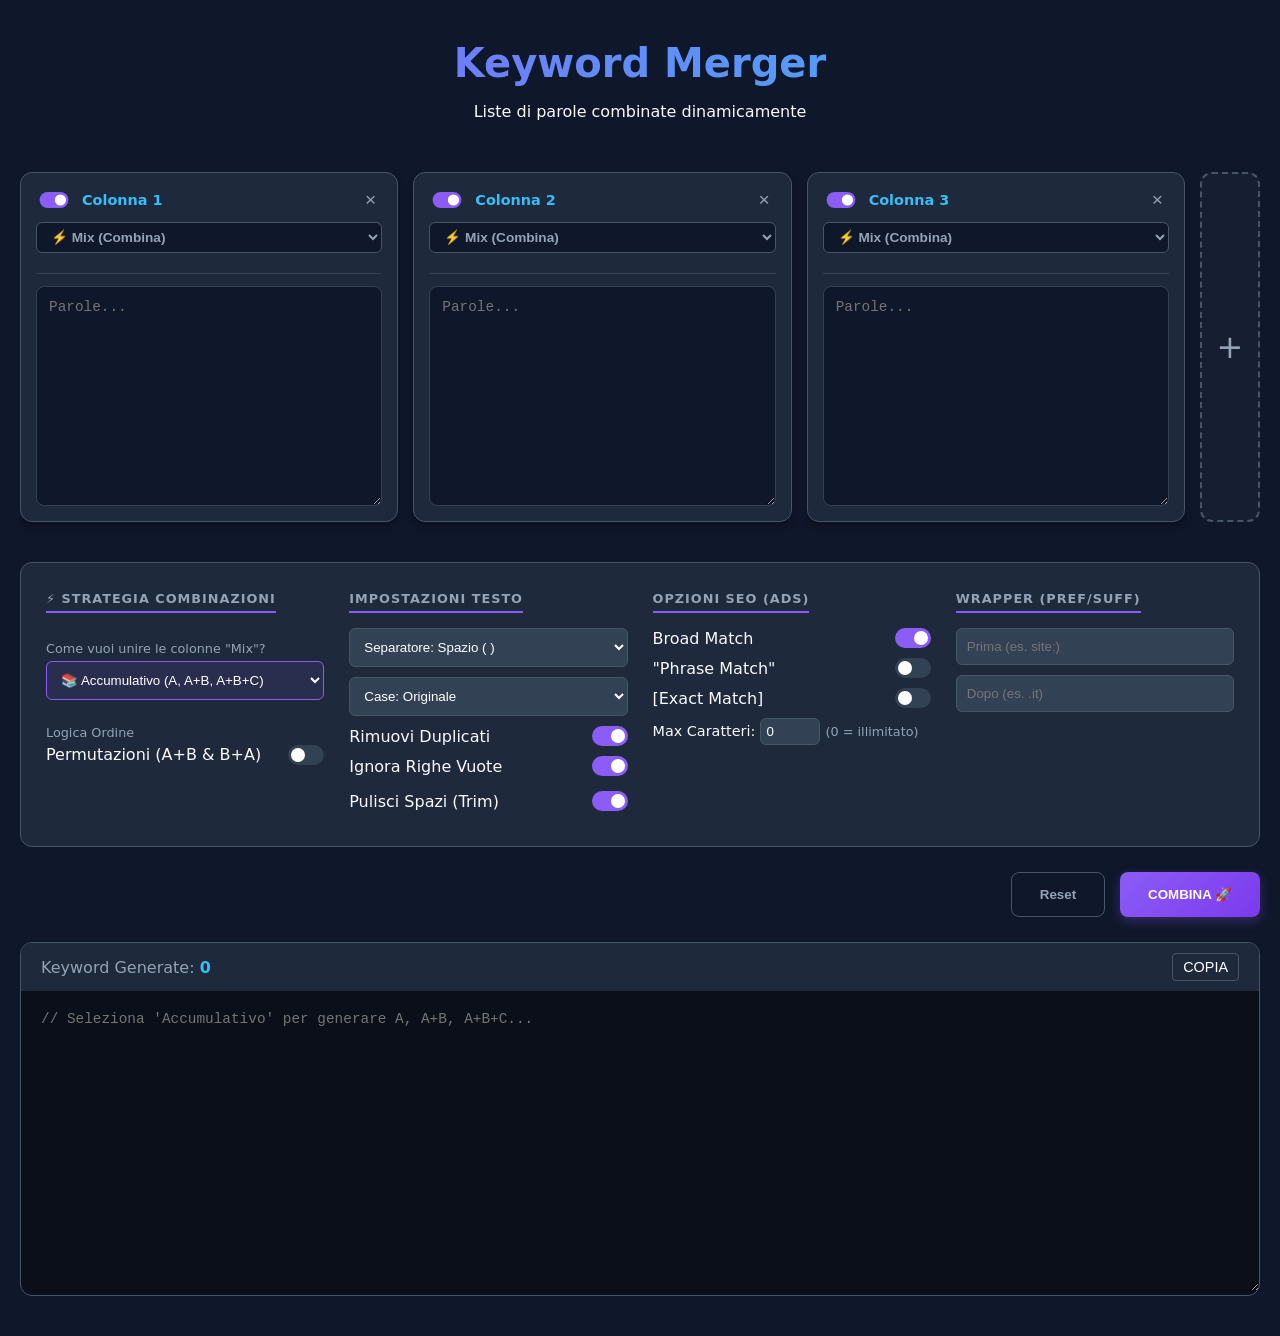
==== index.html @ 19a7188b "fix folder" ====
<!DOCTYPE html>
<html lang="it">

<head>
    <meta charset="UTF-8">
    <meta name="viewport" content="width=device-width, initial-scale=1.0">
    <title> Word Merger</title>
    <link rel="stylesheet" href="assets/css/style.css">
</head>

<body>

    <div class="app-container">
        <header>
            <!-- <h1>Keyword Merger <span class="tag-pro">V3.0</swords mergepan></h1> -->
            <h1>Keyword Merger</h1>
            <p class="subtitle">Liste di parole combinate dinamicamente </p>
        </header>

        <!-- INPUT COLUMNS -->
        <div class="columns-wrapper" id="col-wrapper"></div>

        <!-- SETTINGS -->
        <div class="settings-panel">

            <!-- NEW STRATEGY BLOCK -->
            <div class="setting-block" style="grid-column: span 1;">
                <h3>⚡ Strategia Combinazioni</h3>
                <p style="font-size:0.8rem; color:var(--text-muted); margin-bottom:5px;">Come vuoi unire le colonne
                    "Mix"?</p>
                <select id="combo-strategy">
                    <option value="full">🔗 Full Chain (Es: A+B+C)</option>
                    <option value="accumulative" selected>📚 Accumulativo (A, A+B, A+B+C)</option>
                    <option value="min2">✂️ Minimo 2 (A+B, A+B+C)</option>
                    <option value="powerset">🔀 Power Set (Tutti i sottoinsiemi)</option>
                </select>

                <p style="font-size:0.8rem; color:var(--text-muted); margin-bottom:5px; margin-top:15px;">Logica Ordine
                </p>
                <label class="toggle-row">
                    <span>Permutazioni (A+B & B+A)</span>
                    <div class="switch"><input type="checkbox" id="permute-mode"><span class="slider"></span></div>
                </label>
            </div>

            <div class="setting-block">
                <h3>Impostazioni Testo</h3>
                <select id="separator" onchange="toggleCustomSeparator(this)">
                    <option value=" ">Separatore: Spazio ( )</option>
                    <option value="">Separatore: Nessuno</option>
                    <option value="+">Separatore: Più (+)</option>
                    <option value="-">Separatore: Trattino (-)</option>
                    <option value="_">Separatore: Underscore (_)</option>
                    <option value="|">Separatore: Pipe (|)</option>
                    <option value="custom" style="font-weight:bold; color:var(--accent);">✏️ Personalizzato...</option>
                </select>
                <!-- Input nascosto per il separatore custom -->
                <input type="text" id="custom-separator" placeholder="Scrivi il separatore (es. / o ::)"
                    style="display:none; margin-top:5px; border:1px solid var(--accent);">

                <select id="text-case">
                    <option value="none">Case: Originale</option>
                    <option value="lower">Case: tutto minuscolo</option>
                    <option value="upper">Case: TUTTO MAIUSCOLO</option>
                    <option value="capitalize">Case: Capitalize Words</option>
                </select>

                <label class="toggle-row"><span>Rimuovi Duplicati</span>
                    <div class="switch"><input type="checkbox" id="remove-duplicates" checked><span
                            class="slider"></span></div>
                </label>
                <label class="toggle-row">
                    <span>Ignora Righe Vuote</span>
                    <div class="switch"><input type="checkbox" id="remove-empty" checked><span class="slider"></span>
                    </div>
                </label>

                <label class="toggle-row" style="margin-top: 15px;">
                    <span>Pulisci Spazi (Trim)</span>
                    <div class="switch">
                        <input type="checkbox" id="trim-spaces" checked>
                        <span class="slider"></span>
                    </div>
                </label>
            </div>

            <div class="setting-block">
                <h3>Opzioni SEO (Ads)</h3>
                <label class="toggle-row"><span>Broad Match</span>
                    <div class="switch"><input type="checkbox" id="match-broad" checked><span class="slider"></span>
                    </div>
                </label>
                <label class="toggle-row"><span>"Phrase Match"</span>
                    <div class="switch"><input type="checkbox" id="match-phrase"><span class="slider"></span></div>
                </label>
                <label class="toggle-row"><span>[Exact Match]</span>
                    <div class="switch"><input type="checkbox" id="match-exact"><span class="slider"></span></div>
                </label>
                <!-- <div class="setting-block">
                    <h3>Filtri</h3>
                    <div style="display:flex; align-items:center; gap:10px;"> -->
                <label for="max-len" style="font-size:0.9rem;">Max Caratteri:</label>
                <input type="number" id="max-len" value="0" style="width:60px; margin:0; padding:5px;">
                <span style="font-size:0.8rem; color:var(--text-muted);">(0 = illimitato)</span>
                <p></p>
                <!-- </div>
                </div> -->

            </div>

            <div class="setting-block">
                <h3>Wrapper (Pref/Suff)</h3>
                <input type="text" id="wrap-before" placeholder="Prima (es. site:)">
                <input type="text" id="wrap-after" placeholder="Dopo (es. .it)">
            </div>
        </div>

        <div class="action-area">
            <button class="btn btn-ghost" onclick="clearAll()">Reset</button>
            <button class="btn btn-primary" onclick="processKeywords()">COMBINA 🚀</button>
        </div>

        <div class="output-container">
            <div class="output-bar">
                <span style="color:var(--text-muted)">Keyword Generate: <strong id="count-val"
                        style="color:var(--accent)">0</strong></span>
                <button class="btn-icon" onclick="copyOutput()" title="Copia"
                    style="color:white; font-size:0.9rem; border:1px solid var(--border); padding:5px 10px; border-radius:4px;">COPIA</button>
            </div>
            <textarea id="output-text" readonly
                placeholder="// Seleziona 'Accumulativo' per generare A, A+B, A+B+C..."></textarea>
        </div>
    </div>

    <div id="toast">Copiato! 📋</div>

    <script src="assets/js/script.js"></script>
</body>

</html>
---- assets/css/style.css ----
:root {
    --bg-body: #0f172a;
    /* Slate 900 */
    --bg-card: #1e293b;
    /* Slate 800 */
    --bg-input: #334155;
    /* Slate 700 */
    --border: #475569;
    /* Slate 600 */
    --primary: #8b5cf6;
    /* Violet 500 */
    --primary-hover: #7c3aed;
    /* Violet 600 */
    --text-main: #f8fafc;
    /* Slate 50 */
    --text-muted: #94a3b8;
    /* Slate 400 */
    --accent: #38bdf8;
    /* Sky 400 */
    --warning: #f59e0b;
    /* Amber 500 */
    --danger: #ef4444;
    --success: #10b981;
}

* {
    box-sizing: border-box;
}

body {
    font-family: 'Inter', system-ui, -apple-system, sans-serif;
    background-color: var(--bg-body);
    color: var(--text-main);
    margin: 0;
    padding: 40px 20px;
    display: flex;
    justify-content: center;
    min-height: 100vh;
}

::-webkit-scrollbar {
    width: 8px;
    height: 8px;
}

::-webkit-scrollbar-track {
    background: var(--bg-body);
}

::-webkit-scrollbar-thumb {
    background: var(--border);
    border-radius: 4px;
}

.app-container {
    width: 100%;
    max-width: 1250px;
    display: flex;
    flex-direction: column;
    gap: 25px;
}

/* HEADER */
header {
    text-align: center;
    margin-bottom: 10px;
}

h1 {
    font-size: 2.5rem;
    margin: 0;
    background: linear-gradient(to right, var(--primary), var(--accent));
    -webkit-background-clip: text;
    -webkit-text-fill-color: transparent;
    font-weight: 800;
}

.tag-pro {
    background: var(--primary);
    color: white;
    padding: 2px 8px;
    border-radius: 4px;
    font-size: 0.4em;
    vertical-align: middle;
}

/* COLUMNS AREA */
.columns-wrapper {
    display: flex;
    gap: 15px;
    overflow-x: auto;
    padding-bottom: 15px;
}

.column-card {
    background: var(--bg-card);
    border: 1px solid var(--border);
    border-radius: 12px;
    min-width: 280px;
    flex: 1;
    display: flex;
    flex-direction: column;
    padding: 15px;
    position: relative;
    box-shadow: 0 4px 6px rgba(0, 0, 0, 0.3);
    transition: 0.2s;
}

.column-card.mode-solo {
    border-color: var(--warning);
    background: rgba(245, 158, 11, 0.05);
}

.col-header {
    display: flex;
    flex-direction: column;
    gap: 10px;
    margin-bottom: 12px;
    padding-bottom: 10px;
    border-bottom: 1px solid var(--bg-input);
}

.col-top-row {
    display: flex;
    justify-content: space-between;
    align-items: center;
}

.col-title {
    font-weight: 600;
    font-size: 0.9rem;
    color: var(--accent);
}

.mode-select {
    background: var(--bg-body);
    color: var(--text-muted);
    border: 1px solid var(--border);
    border-radius: 6px;
    padding: 6px 10px;
    font-size: 0.85rem;
    cursor: pointer;
    width: 100%;
    font-weight: 600;
}

.column-card.mode-solo .mode-select {
    color: var(--warning);
    border-color: var(--warning);
}

textarea {
    background: var(--bg-body);
    color: var(--text-main);
    border: 1px solid var(--bg-input);
    border-radius: 8px;
    padding: 12px;
    font-family: 'JetBrains Mono', monospace;
    font-size: 0.9rem;
    flex-grow: 1;
    min-height: 220px;
    resize: vertical;
    outline: none;
}

textarea:focus {
    border-color: var(--primary);
}

option {
    background: var(--bg-input);
}

input {
    background: var(--bg-input);
    color: #fff;
    border: 1px solid var(--border);
    border-radius: 6px;
}

/* Buttons */
.btn-icon {
    background: transparent;
    border: none;
    color: var(--text-muted);
    cursor: pointer;
    font-size: 1.2rem;
}

.btn-icon:hover {
    color: var(--danger);
}

.add-col-card {
    min-width: 60px;
    display: flex;
    align-items: center;
    justify-content: center;
    border: 2px dashed var(--border);
    border-radius: 12px;
    cursor: pointer;
    color: var(--text-muted);
    font-size: 2rem;
    background: rgba(30, 41, 59, 0.5);
}

.add-col-card:hover {
    border-color: var(--primary);
    color: var(--primary);
}

/* SETTINGS GRID */
.settings-panel {
    background: var(--bg-card);
    border-radius: 12px;
    padding: 25px;
    display: grid;
    grid-template-columns: repeat(auto-fit, minmax(240px, 1fr));
    gap: 25px;
    border: 1px solid var(--border);
}

.setting-block h3 {
    margin: 0 0 15px 0;
    font-size: 0.8rem;
    text-transform: uppercase;
    letter-spacing: 1px;
    color: var(--text-muted);
    border-bottom: 2px solid var(--primary);
    display: inline-block;
    padding-bottom: 5px;
}

select,
input[type="text"] {
    width: 100%;
    background: var(--bg-input);
    color: white;
    border: 1px solid var(--border);
    padding: 10px;
    border-radius: 6px;
    margin-bottom: 10px;
}

/* Highlight for the new Strategy Dropdown */
#combo-strategy {
    border-color: var(--primary);
    background-color: rgba(139, 92, 246, 0.1);
}

/* Toggles */
.toggle-row {
    display: flex;
    justify-content: space-between;
    align-items: center;
    margin-bottom: 10px;
    cursor: pointer;
}

.switch {
    position: relative;
    display: inline-block;
    width: 36px;
    height: 20px;
}

.switch input {
    opacity: 0;
    width: 0;
    height: 0;
}

.slider {
    position: absolute;
    cursor: pointer;
    top: 0;
    left: 0;
    right: 0;
    bottom: 0;
    background-color: var(--bg-input);
    transition: .4s;
    border-radius: 34px;
}

.slider:before {
    position: absolute;
    content: "";
    height: 14px;
    width: 14px;
    left: 3px;
    bottom: 3px;
    background-color: white;
    transition: .4s;
    border-radius: 50%;
}

input:checked+.slider {
    background-color: var(--primary);
}

input:checked+.slider:before {
    transform: translateX(16px);
}

/* Actions & Output */
.action-area {
    display: flex;
    gap: 15px;
    justify-content: flex-end;
}

.btn {
    padding: 14px 28px;
    border-radius: 8px;
    border: none;
    font-weight: 700;
    cursor: pointer;
}

.btn-primary {
    background: linear-gradient(135deg, var(--primary), var(--primary-hover));
    color: white;
    box-shadow: 0 4px 12px rgba(139, 92, 246, 0.3);
}

.btn-ghost {
    background: transparent;
    color: var(--text-muted);
    border: 1px solid var(--border);
}

.btn-ghost:hover {
    border-color: var(--text-main);
    color: var(--text-main);
}

.output-container {
    background: #0b0f19;
    border-radius: 12px;
    border: 1px solid var(--border);
    overflow: hidden;
}

.output-bar {
    background: var(--bg-card);
    padding: 10px 20px;
    display: flex;
    justify-content: space-between;
    align-items: center;
}

#output-text {
    background: transparent;
    border: none;
    color: var(--success);
    padding: 20px;
    min-height: 300px;
    width: 100%;
    font-family: 'JetBrains Mono', monospace;
}

/* Toast */
#toast {
    visibility: hidden;
    min-width: 250px;
    background-color: var(--success);
    color: #fff;
    text-align: center;
    border-radius: 8px;
    padding: 16px;
    position: fixed;
    z-index: 100;
    left: 50%;
    bottom: 30px;
    transform: translateX(-50%);
    opacity: 0;
    transition: 0.3s;
    box-shadow: 0 10px 25px rgba(0, 0, 0, 0.5);
    font-weight: bold;
}

#toast.show {
    visibility: visible;
    opacity: 1;
    bottom: 50px;
}
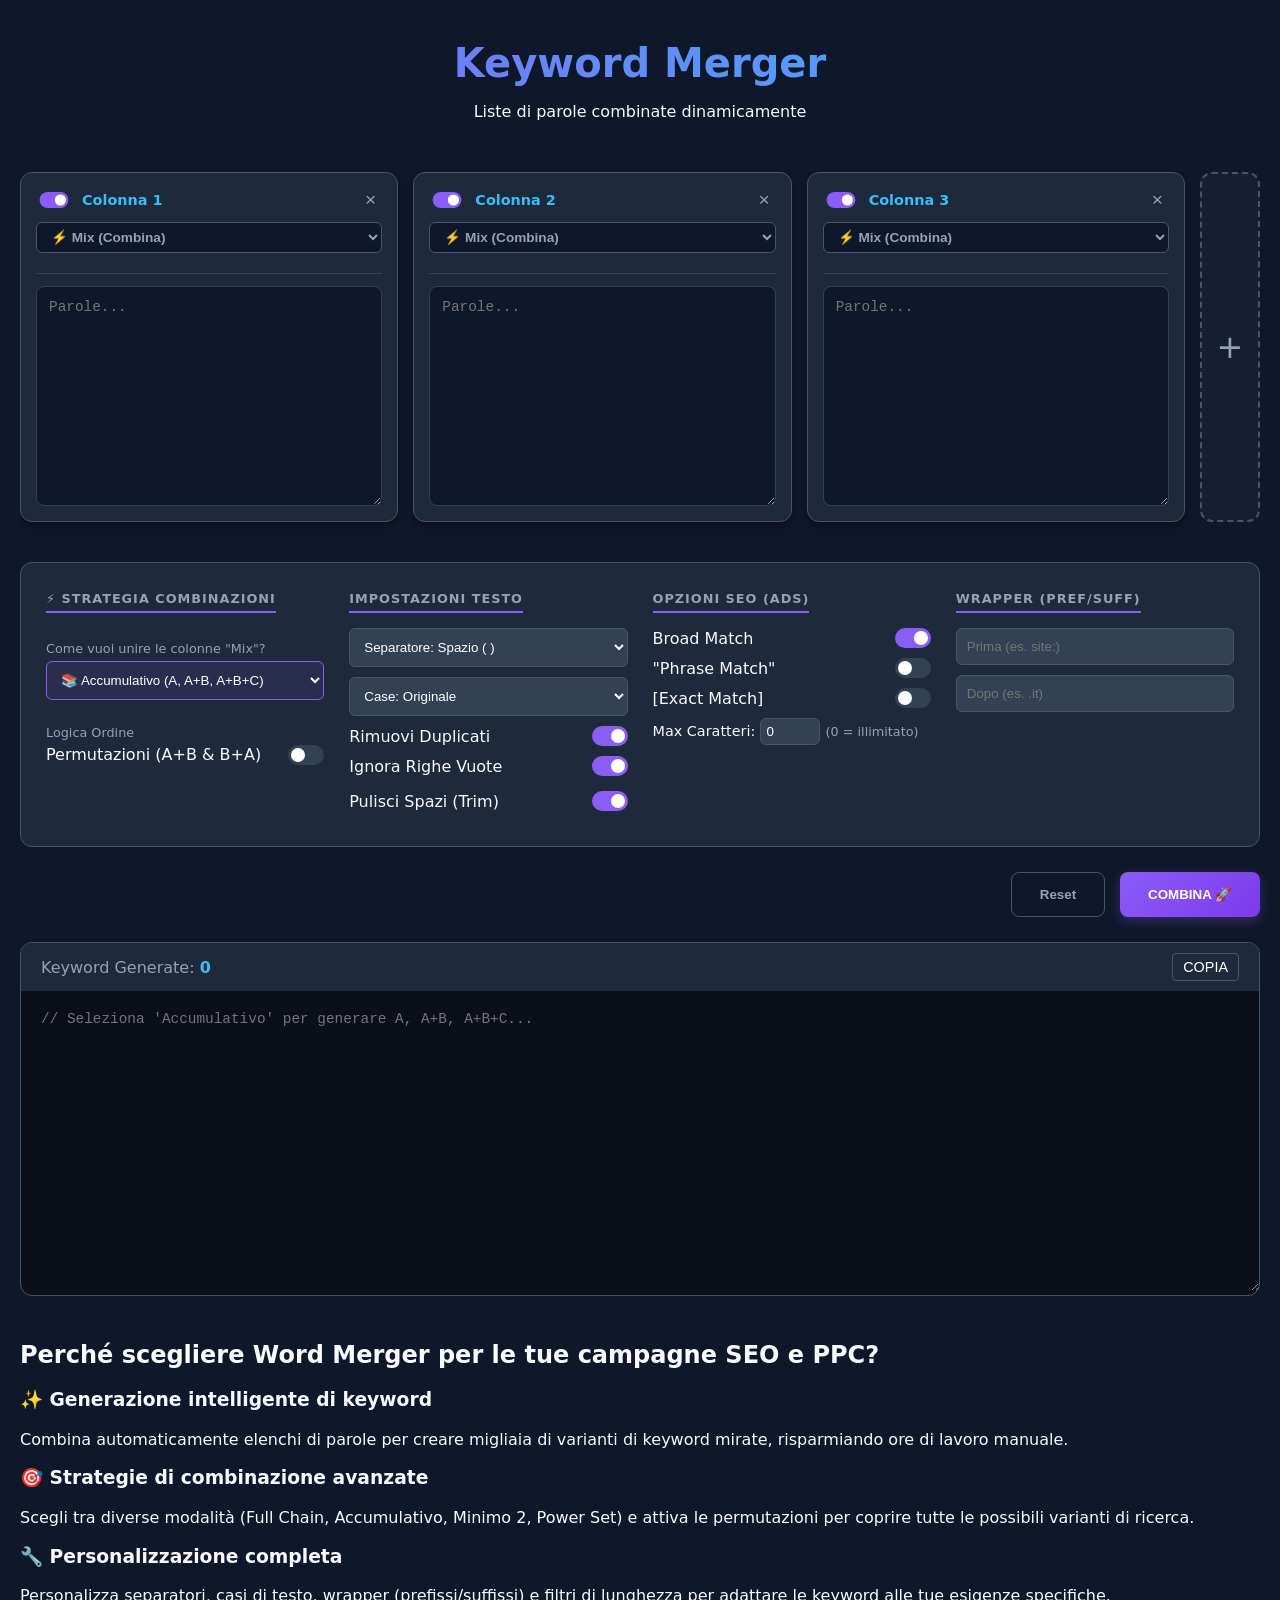
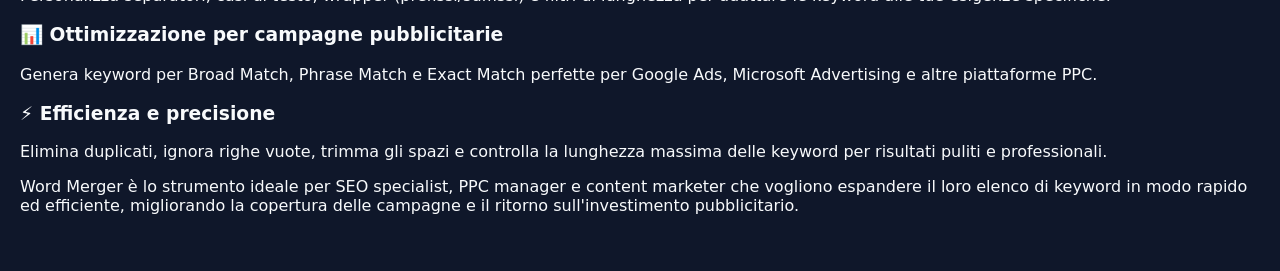
==== commit db58569f: "add favicon" ====
--- a/index.html
+++ b/index.html
@@ -4,15 +4,17 @@
 <head>
     <meta charset="UTF-8">
     <meta name="viewport" content="width=device-width, initial-scale=1.0">
-    <title> Word Merger</title>
+    <meta name="description"
+        content="Word Merger combina elenchi di parole per generare keyword mirate per campagne SEO e PPC. Risparmia tempo e migliora il ROI delle tue pubblicità online.">
+    <title>Word Merger</title>
     <link rel="stylesheet" href="assets/css/style.css">
+    <link rel="icon" type="image/jpeg" href="assets/favicon.jpg">
 </head>
 
 <body>
 
     <div class="app-container">
         <header>
-            <!-- <h1>Keyword Merger <span class="tag-pro">V3.0</swords mergepan></h1> -->
             <h1>Keyword Merger</h1>
             <p class="subtitle">Liste di parole combinate dinamicamente </p>
         </header>
@@ -96,15 +98,10 @@
                 <label class="toggle-row"><span>[Exact Match]</span>
                     <div class="switch"><input type="checkbox" id="match-exact"><span class="slider"></span></div>
                 </label>
-                <!-- <div class="setting-block">
-                    <h3>Filtri</h3>
-                    <div style="display:flex; align-items:center; gap:10px;"> -->
                 <label for="max-len" style="font-size:0.9rem;">Max Caratteri:</label>
                 <input type="number" id="max-len" value="0" style="width:60px; margin:0; padding:5px;">
                 <span style="font-size:0.8rem; color:var(--text-muted);">(0 = illimitato)</span>
                 <p></p>
-                <!-- </div>
-                </div> -->
 
             </div>
 
@@ -130,10 +127,46 @@
             <textarea id="output-text" readonly
                 placeholder="// Seleziona 'Accumulativo' per generare A, A+B, A+B+C..."></textarea>
         </div>
+
+
+        <div id="toast">Copiato! 📋</div>
+
+        <section class="seo-explanation">
+            <h2>Perché scegliere Word Merger per le tue campagne SEO e PPC?</h2>
+            <div class="seo-benefits">
+                <div class="benefit">
+                    <h3>✨ Generazione intelligente di keyword</h3>
+                    <p>Combina automaticamente elenchi di parole per creare migliaia di varianti di keyword mirate,
+                        risparmiando ore di lavoro manuale.</p>
+                </div>
+                <div class="benefit">
+                    <h3>🎯 Strategie di combinazione avanzate</h3>
+                    <p>Scegli tra diverse modalità (Full Chain, Accumulativo, Minimo 2, Power Set) e attiva le
+                        permutazioni
+                        per coprire tutte le possibili varianti di ricerca.</p>
+                </div>
+                <div class="benefit">
+                    <h3>🔧 Personalizzazione completa</h3>
+                    <p>Personalizza separatori, casi di testo, wrapper (prefissi/suffissi) e filtri di lunghezza per
+                        adattare le keyword alle tue esigenze specifiche.</p>
+                </div>
+                <div class="benefit">
+                    <h3>📊 Ottimizzazione per campagne pubblicitarie</h3>
+                    <p>Genera keyword per Broad Match, Phrase Match e Exact Match perfette per Google Ads, Microsoft
+                        Advertising e altre piattaforme PPC.</p>
+                </div>
+                <div class="benefit">
+                    <h3>⚡ Efficienza e precisione</h3>
+                    <p>Elimina duplicati, ignora righe vuote, trimma gli spazi e controlla la lunghezza massima delle
+                        keyword per risultati puliti e professionali.</p>
+                </div>
+            </div>
+            <p class="seo-note">Word Merger è lo strumento ideale per SEO specialist, PPC manager e content marketer che
+                vogliono espandere il loro elenco di keyword in modo rapido ed efficiente, migliorando la copertura
+                delle
+                campagne e il ritorno sull'investimento pubblicitario.</p>
+        </section>
     </div>
-
-    <div id="toast">Copiato! 📋</div>
-
     <script src="assets/js/script.js"></script>
 </body>
 
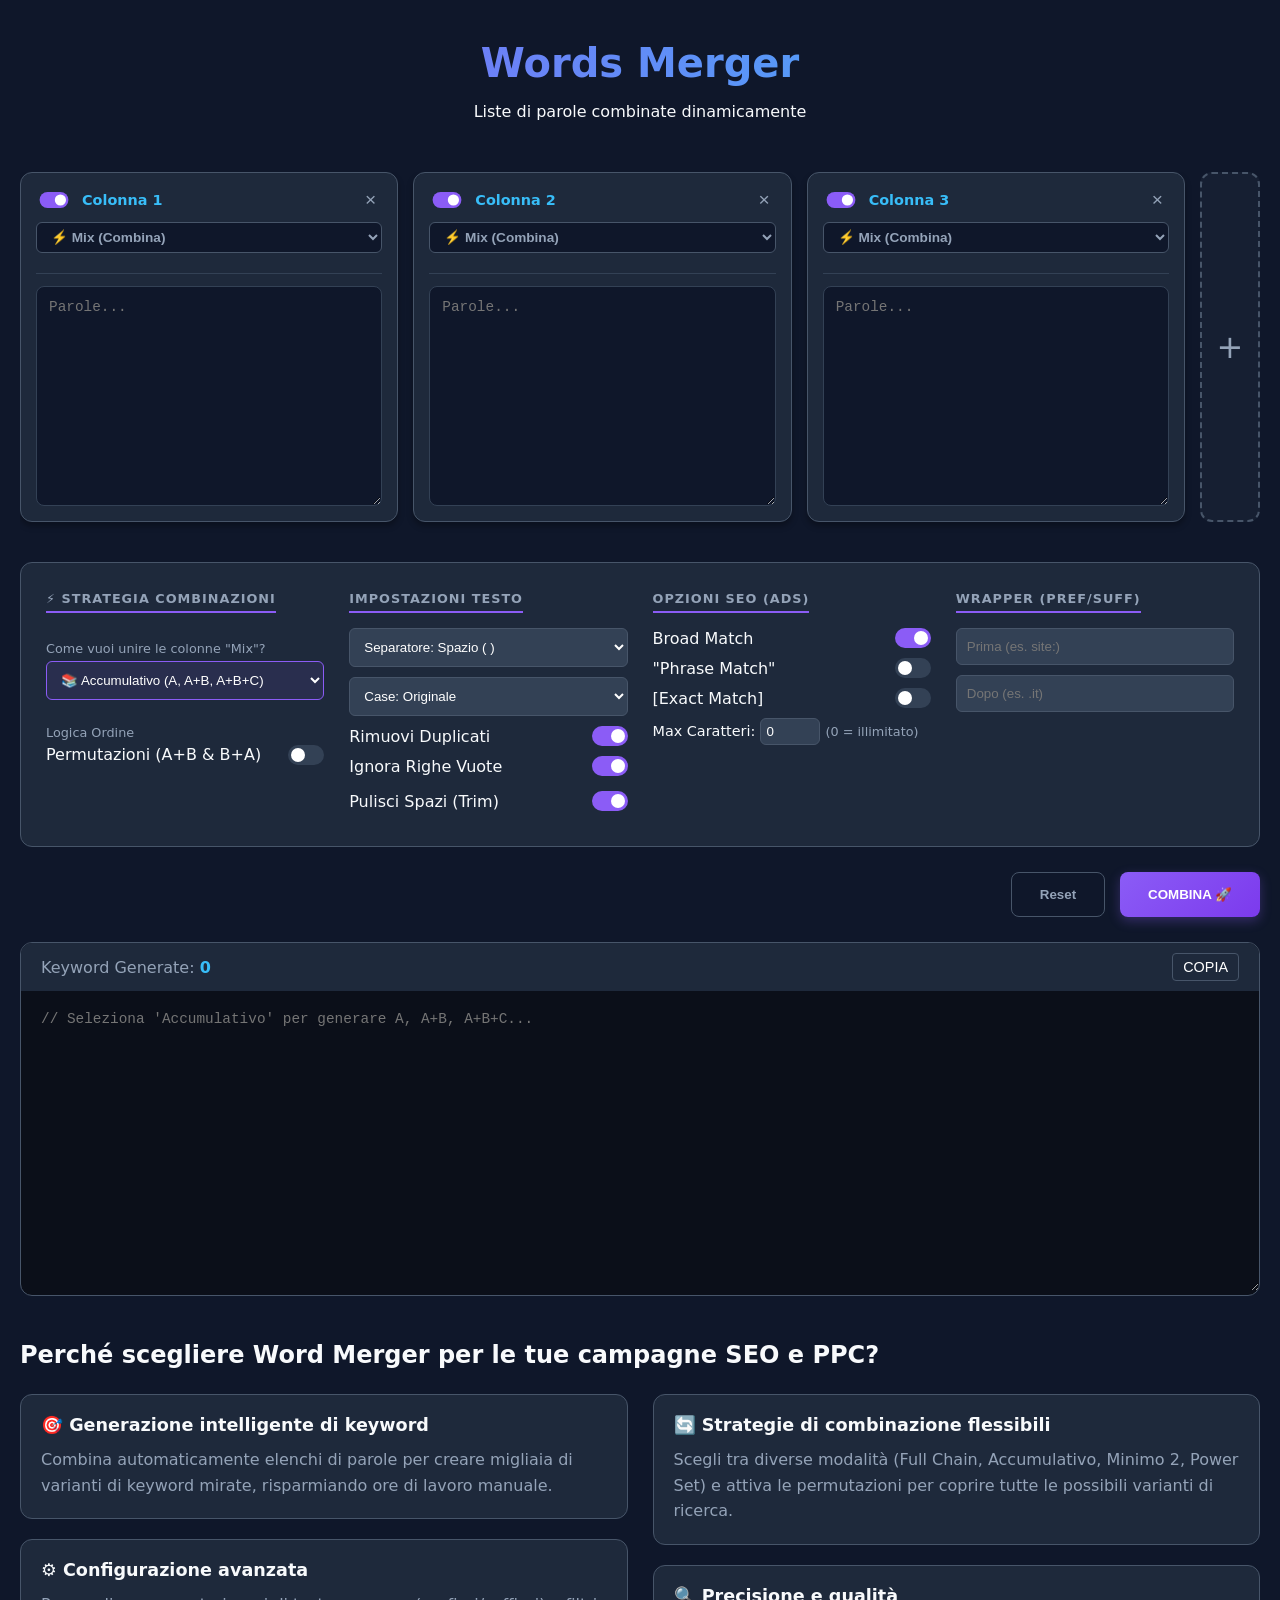
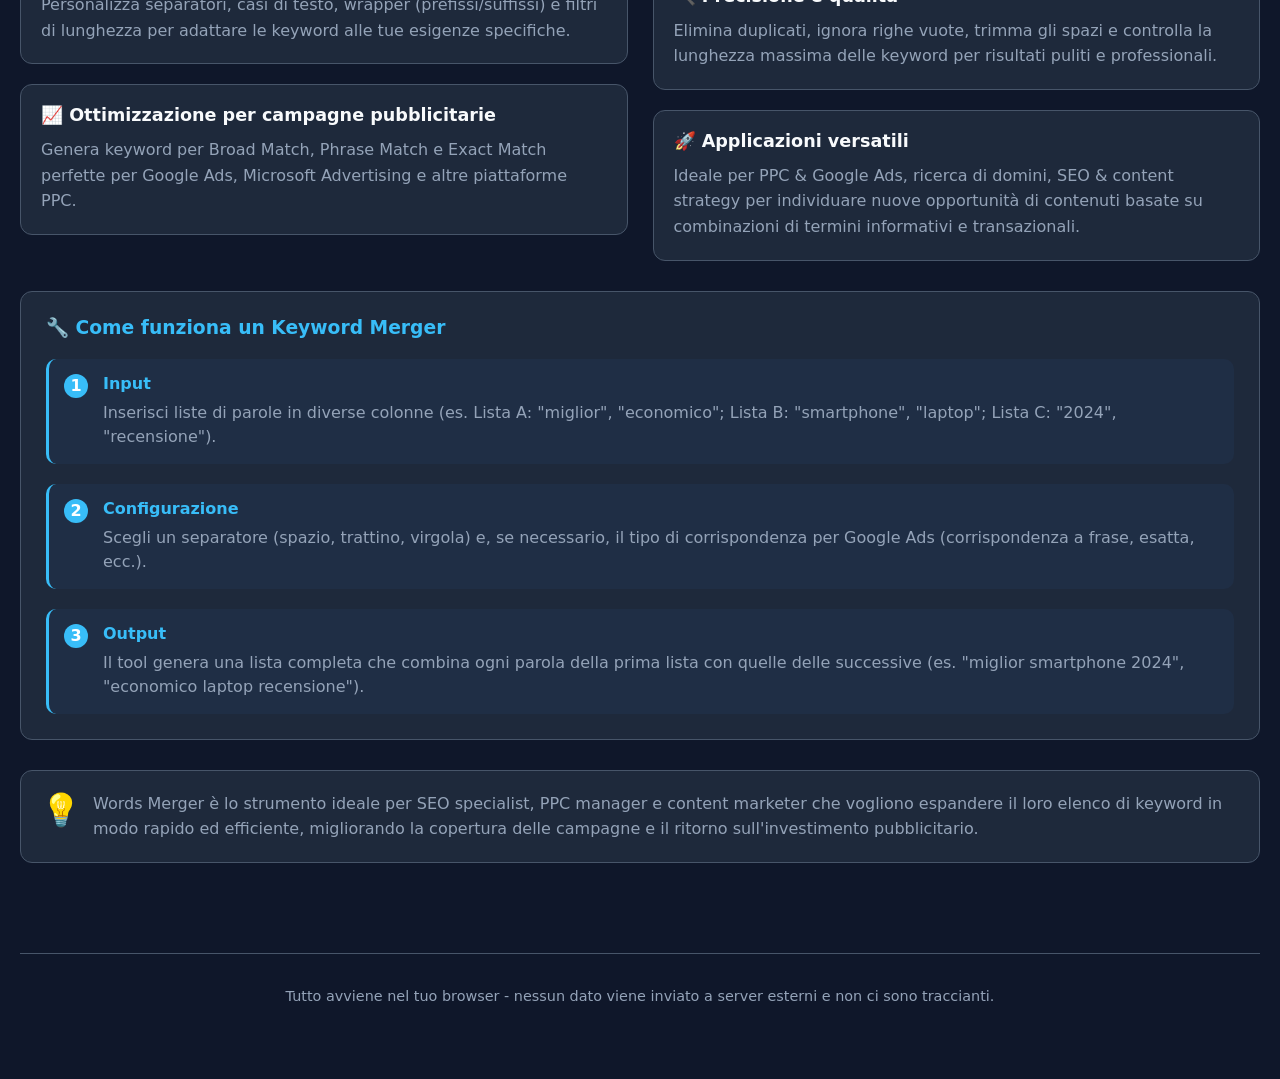
==== commit 3e1142e0: "add desc e how-to per seo" ====
--- a/index.html
+++ b/index.html
@@ -2,21 +2,34 @@
 <html lang="it">
 
 <head>
-    <meta charset="UTF-8">
-    <meta name="viewport" content="width=device-width, initial-scale=1.0">
+    <meta charset="UTF-8" />
+    <meta name="viewport" content="width=device-width, initial-scale=1.0" />
     <meta name="description"
         content="Word Merger combina elenchi di parole per generare keyword mirate per campagne SEO e PPC. Risparmia tempo e migliora il ROI delle tue pubblicità online.">
+    <!-- Open Graph / Facebook -->
+    <meta property="og:type" content="website">
+    <meta property="og:url" content="https://www.example.com/">
+    <meta property="og:title" content="Word Merger">
+    <meta property="og:description"
+        content="Word Merger combina elenchi di parole per generare keyword mirate per campagne SEO e PPC. Risparmia tempo e migliora il ROI delle tue pubblicità online.">
+    <meta property="og:image" content="assets/logo.png">
+    <meta property="og:locale" content="it_IT">
+    <!-- Twitter -->
+    <meta property="twitter:card" content="summary_large_image">
+    <meta property="twitter:title" content="Word Merger">
+    <meta property="twitter:description"
+        content="Word Merger combina elenchi di parole per generare keyword mirate per campagne SEO e PPC. Risparmia tempo e migliora il ROI delle tue pubblicità online.">
+    <meta property="twitter:image" content="assets/logo.png">
     <title>Word Merger</title>
     <link rel="stylesheet" href="assets/css/style.css">
     <link rel="icon" type="image/jpeg" href="assets/favicon.jpg">
 </head>
 
 <body>
-
     <div class="app-container">
         <header>
-            <h1>Keyword Merger</h1>
-            <p class="subtitle">Liste di parole combinate dinamicamente </p>
+            <h1>Words Merger</h1>
+            <p class="subtitle">Liste di parole combinate dinamicamente</p>
         </header>
 
         <!-- INPUT COLUMNS -->
@@ -24,7 +37,6 @@
 
         <!-- SETTINGS -->
         <div class="settings-panel">
-
             <!-- NEW STRATEGY BLOCK -->
             <div class="setting-block" style="grid-column: span 1;">
                 <h3>⚡ Strategia Combinazioni</h3>
@@ -102,7 +114,6 @@
                 <input type="number" id="max-len" value="0" style="width:60px; margin:0; padding:5px;">
                 <span style="font-size:0.8rem; color:var(--text-muted);">(0 = illimitato)</span>
                 <p></p>
-
             </div>
 
             <div class="setting-block">
@@ -128,45 +139,98 @@
                 placeholder="// Seleziona 'Accumulativo' per generare A, A+B, A+B+C..."></textarea>
         </div>
 
-
         <div id="toast">Copiato! 📋</div>
 
+        <!-- NEW TWO-COLUMN EXPLANATION SECTION -->
         <section class="seo-explanation">
             <h2>Perché scegliere Word Merger per le tue campagne SEO e PPC?</h2>
-            <div class="seo-benefits">
-                <div class="benefit">
-                    <h3>✨ Generazione intelligente di keyword</h3>
-                    <p>Combina automaticamente elenchi di parole per creare migliaia di varianti di keyword mirate,
-                        risparmiando ore di lavoro manuale.</p>
-                </div>
-                <div class="benefit">
-                    <h3>🎯 Strategie di combinazione avanzate</h3>
-                    <p>Scegli tra diverse modalità (Full Chain, Accumulativo, Minimo 2, Power Set) e attiva le
-                        permutazioni
-                        per coprire tutte le possibili varianti di ricerca.</p>
-                </div>
-                <div class="benefit">
-                    <h3>🔧 Personalizzazione completa</h3>
-                    <p>Personalizza separatori, casi di testo, wrapper (prefissi/suffissi) e filtri di lunghezza per
-                        adattare le keyword alle tue esigenze specifiche.</p>
-                </div>
-                <div class="benefit">
-                    <h3>📊 Ottimizzazione per campagne pubblicitarie</h3>
-                    <p>Genera keyword per Broad Match, Phrase Match e Exact Match perfette per Google Ads, Microsoft
-                        Advertising e altre piattaforme PPC.</p>
-                </div>
-                <div class="benefit">
-                    <h3>⚡ Efficienza e precisione</h3>
-                    <p>Elimina duplicati, ignora righe vuote, trimma gli spazi e controlla la lunghezza massima delle
-                        keyword per risultati puliti e professionali.</p>
-                </div>
-            </div>
-            <p class="seo-note">Word Merger è lo strumento ideale per SEO specialist, PPC manager e content marketer che
-                vogliono espandere il loro elenco di keyword in modo rapido ed efficiente, migliorando la copertura
-                delle
-                campagne e il ritorno sull'investimento pubblicitario.</p>
+            <div class="explanation-grid">
+                <!-- Prima colonna -->
+                <div class="explanation-column">
+                    <div class="explanation-box">
+                        <h3>🎯 Generazione intelligente di keyword</h3>
+                        <p>Combina automaticamente elenchi di parole per creare migliaia di varianti di keyword mirate,
+                            risparmiando ore di lavoro manuale.</p>
+                    </div>
+                    <div class="explanation-box">
+                        <h3>⚙️ Configurazione avanzata</h3>
+                        <p>Personalizza separatori, casi di testo, wrapper (prefissi/suffissi) e filtri di lunghezza per
+                            adattare le keyword alle tue esigenze specifiche.</p>
+                    </div>
+                    <div class="explanation-box">
+                        <h3>📈 Ottimizzazione per campagne pubblicitarie</h3>
+                        <p>Genera keyword per Broad Match, Phrase Match e Exact Match perfette per Google Ads, Microsoft
+                            Advertising e altre piattaforme PPC.</p>
+                    </div>
+                </div>
+
+                <!-- Seconda colonna -->
+                <div class="explanation-column">
+                    <div class="explanation-box">
+                        <h3>🔄 Strategie di combinazione flessibili</h3>
+                        <p>Scegli tra diverse modalità (Full Chain, Accumulativo, Minimo 2, Power Set) e attiva le
+                            permutazioni per coprire tutte le possibili varianti di ricerca.</p>
+                    </div>
+                    <div class="explanation-box">
+                        <h3>🔍 Precisione e qualità</h3>
+                        <p>Elimina duplicati, ignora righe vuote, trimma gli spazi e controlla la lunghezza massima
+                            delle
+                            keyword per risultati puliti e professionali.</p>
+                    </div>
+                    <div class="explanation-box">
+                        <h3>🚀 Applicazioni versatili</h3>
+                        <p>Ideale per PPC & Google Ads, ricerca di domini, SEO & content strategy per individuare nuove
+                            opportunità di contenuti basate su combinazioni di termini informativi e transazionali.</p>
+                    </div>
+                </div>
+            </div>
+
+            <!-- Sezione aggiuntiva: Come funziona -->
+            <div class="how-it-works">
+                <h3>🔧 Come funziona un Keyword Merger</h3>
+                <div class="steps-container">
+                    <div class="step">
+                        <div class="step-indicator">1</div>
+                        <div class="step-body">
+                            <h4>Input</h4>
+                            <p>Inserisci liste di parole in diverse colonne (es. Lista A: "miglior", "economico"; Lista
+                                B: "smartphone", "laptop"; Lista C: "2024", "recensione").</p>
+                        </div>
+                    </div>
+                    <div class="step">
+                        <div class="step-indicator">2</div>
+                        <div class="step-body">
+                            <h4>Configurazione</h4>
+                            <p>Scegli un separatore (spazio, trattino, virgola) e, se necessario, il tipo di
+                                corrispondenza per Google Ads (corrispondenza a frase, esatta, ecc.).</p>
+                        </div>
+                    </div>
+                    <div class="step">
+                        <div class="step-indicator">3</div>
+                        <div class="step-body">
+                            <h4>Output</h4>
+                            <p>Il tool genera una lista completa che combina ogni parola della prima lista con quelle
+                                delle successive (es. "miglior smartphone 2024", "economico laptop recensione").</p>
+                        </div>
+                    </div>
+                </div>
+            </div>
+
+            <div class="seo-callout">
+                <div class="seo-callout-icon">💡</div>
+                <div class="seo-callout-content">
+                    <p>Words Merger è lo strumento ideale per SEO specialist, PPC manager e content marketer che
+                        vogliono espandere il loro elenco di keyword in modo rapido ed efficiente, migliorando la
+                        copertura
+                        delle campagne e il ritorno sull'investimento pubblicitario.</p>
+                </div>
+            </div>
         </section>
+        <footer class="site-footer">
+            <p>Tutto avviene nel tuo browser - nessun dato viene inviato a server esterni e non ci sono traccianti.</p>
+        </footer>
     </div>
+
     <script src="assets/js/script.js"></script>
 </body>
 
--- a/assets/css/style.css
+++ b/assets/css/style.css
@@ -23,6 +23,163 @@
     --success: #10b981;
 }
 
+/* SEO Explanation Styles */
+.explanation-grid {
+    display: grid;
+    grid-template-columns: repeat(auto-fit, minmax(280px, 1fr));
+    gap: 25px;
+    margin: 25px 0;
+}
+
+.explanation-column {
+    display: flex;
+    flex-direction: column;
+    gap: 20px;
+}
+
+.explanation-box {
+    background: var(--bg-card);
+    border-radius: 12px;
+    padding: 20px;
+    border: 1px solid var(--border);
+    transition: transform 0.2s, box-shadow 0.2s;
+}
+
+.explanation-box:hover {
+    transform: translateY(-5px);
+    box-shadow: 0 8px 25px rgba(0, 0, 0, 0.2);
+}
+
+.explanation-box h3 {
+    margin-top: 0;
+    margin-bottom: 12px;
+    display: flex;
+    align-items: center;
+    gap: 8px;
+    font-size: 1.1rem;
+}
+
+.explanation-box p {
+    margin: 0;
+    line-height: 1.6;
+    color: var(--text-muted);
+}
+
+/* How it works section */
+.how-it-works {
+    margin: 30px 0;
+    padding: 25px;
+    background: var(--bg-card);
+    border-radius: 12px;
+    border: 1px solid var(--border);
+}
+
+.how-it-works h3 {
+    margin-top: 0;
+    margin-bottom: 20px;
+    color: var(--accent);
+    display: flex;
+    align-items: center;
+    gap: 8px;
+}
+
+.steps-container {
+    display: grid;
+    gap: 20px;
+}
+
+.step {
+    display: flex;
+    gap: 15px;
+    padding: 15px;
+    background: rgba(59, 130, 246, 0.05);
+    border-radius: 10px;
+    border-left: 3px solid var(--accent);
+}
+
+.step h4 {
+    margin: 0 0 8px 0;
+    min-width: 40px;
+    color: var(--accent);
+    font-size: 1rem;
+}
+
+.step p {
+    margin: 0;
+    line-height: 1.5;
+    color: var(--text-muted);
+}
+
+/* Popular tools section */
+.popular-tools {
+    margin: 30px 0;
+    padding: 25px;
+    background: var(--bg-card);
+    border-radius: 12px;
+    border: 1px solid var(--border);
+}
+
+.popular-tools h3 {
+    margin-top: 0;
+    margin-bottom: 20px;
+    color: var(--accent);
+    display: flex;
+    align-items: center;
+    gap: 8px;
+}
+
+.tools-list {
+    display: grid;
+    gap: 15px;
+}
+
+.tool-item {
+    display: flex;
+    gap: 12px;
+    padding: 15px;
+    background: rgba(30, 41, 59, 0.3);
+    border-radius: 10px;
+    border: 1px solid var(--border);
+}
+
+.tool-item h4 {
+    margin: 0 0 8px 0;
+    color: var(--accent);
+    font-size: 1rem;
+}
+
+.tool-item p {
+    margin: 0;
+    line-height: 1.5;
+    color: var(--text-muted);
+    font-size: 0.9rem;
+}
+
+/* Responsive adjustments */
+@media (max-width: 768px) {
+    .explanation-grid {
+        grid-template-columns: 1fr;
+    }
+
+    .steps-container {
+        grid-template-columns: 1fr;
+    }
+
+    .tools-list {
+        grid-template-columns: 1fr;
+    }
+}
+
+/* Footer Styles */
+.site-footer {
+    text-align: center;
+    padding: 20px;
+    margin-top: 40px;
+    color: var(--text-muted);
+    font-size: 0.9rem;
+    border-top: 1px solid var(--border);
+}
+
 * {
     box-sizing: border-box;
 }
@@ -383,4 +540,56 @@
     visibility: visible;
     opacity: 1;
     bottom: 50px;
+}
+
+/* How it works improvements */
+.step-indicator {
+    background: var(--accent);
+    color: white;
+    width: 24px;
+    height: 24px;
+    border-radius: 50%;
+    display: flex;
+    align-items: center;
+    justify-content: center;
+    font-weight: bold;
+    flex-shrink: 0;
+}
+
+.step {
+    display: flex;
+    align-items: flex-start;
+    gap: 15px;
+}
+
+.step-body {
+    flex: 1;
+}
+
+/* SEO callout */
+.seo-callout {
+    display: flex;
+    align-items: flex-start;
+    gap: 12px;
+    background: var(--bg-card);
+    border-radius: 12px;
+    padding: 20px;
+    border: 1px solid var(--border);
+    margin: 25px 0;
+}
+
+.seo-callout-icon {
+    font-size: 2rem;
+    flex-shrink: 0;
+    color: var(--accent);
+}
+
+.seo-callout-content {
+    flex: 1;
+}
+
+.seo-callout-content p {
+    margin: 0;
+    line-height: 1.6;
+    color: var(--text-muted);
 }
